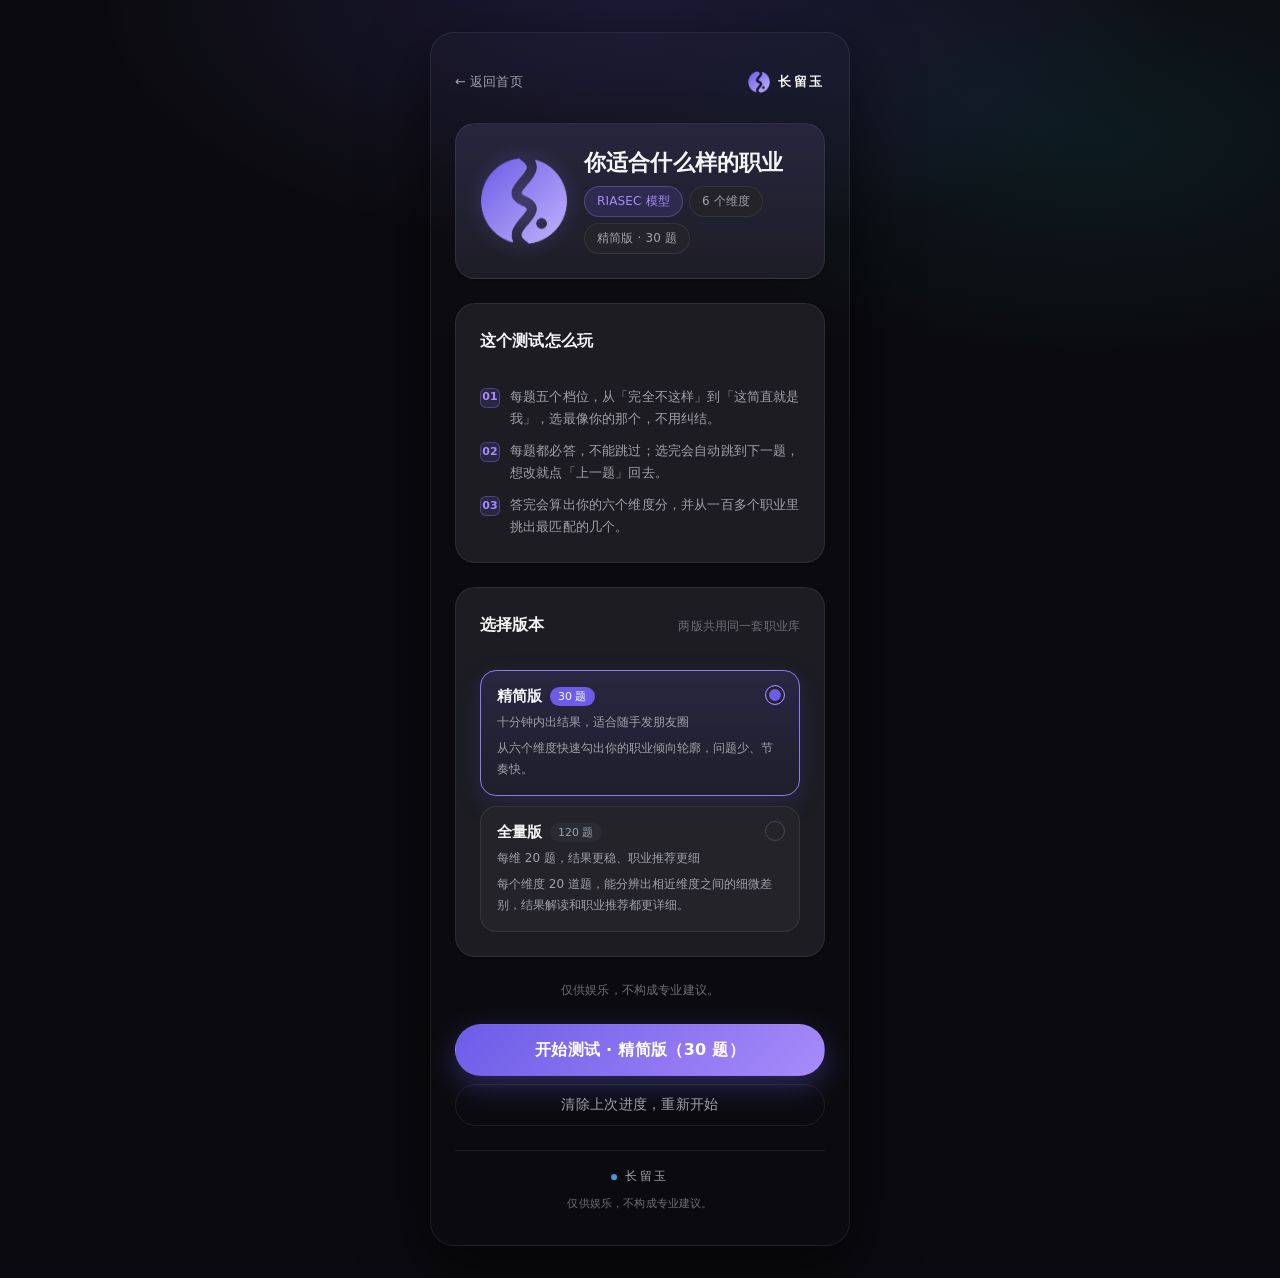
==== career/index.html @ ccb2cb38 "长留玉 · 轻娱乐小站首次上线 - 三级信息架构：首页 → 模块列表页（测试 / 小游戏）→ 条目 → 内容 - 职业测试：霍兰德 RIASEC 六维模型，精简版 30 题 / 全量版 120 题，配" ====
<!DOCTYPE html>
<html lang="zh-CN">
<head>
  <meta charset="UTF-8">
  <meta name="viewport" content="width=device-width, initial-scale=1, viewport-fit=cover, maximum-scale=1">
  <meta name="theme-color" content="#0B0B0F">
  <meta name="description" content="你适合什么样的职业 · 基于 RIASEC 职业兴趣模型的轻娱乐测试。仅供娱乐，不构成专业建议。">
  <title>你适合什么样的职业｜长留玉</title>

  <link rel="icon" href="../assets/ip.png">
  <link rel="apple-touch-icon" href="../assets/ip.png">

  <link rel="stylesheet" href="../css/global.css">
  <link rel="stylesheet" href="../css/career.css">
</head>
<body>

  <div class="app">

    <!-- 顶部：返回 + 品牌（品牌处于不显眼位置） -->
    <div class="quiz-top">
      <a class="quiz-top__back" href="../index.html">
        <span aria-hidden="true">←</span> 返回首页
      </a>
      <span class="brand">
        <span class="brand__mark" data-clj-logo aria-hidden="true"></span>
        <span class="brand__name" data-clj-brand>长留玉</span>
      </span>
    </div>

    <main class="app__main">

      <!-- 测试名 + IP 图案 -->
      <section class="card card--tint intro-hero">
        <span data-clj-ip="lg"></span>
        <div class="grow">
          <h1 class="intro-hero__title">你适合什么样的职业</h1>
          <div class="intro-hero__meta">
            <span class="chip">RIASEC 模型</span>
            <span class="chip chip--plain">6 个维度</span>
            <span class="chip chip--plain" id="hero-badge">精简版</span>
          </div>
        </div>
      </section>

      <!-- 测试说明 -->
      <section class="card stack-2">
        <div class="section-head">
          <h2 class="section-head__title">这个测试怎么玩</h2>
        </div>
        <div class="intro-points">
          <div class="intro-points__item">
            <span class="intro-points__idx t-num">01</span>
            <span>每题五个档位，从「完全不这样」到「这简直就是我」，选最像你的那个，不用纠结。</span>
          </div>
          <div class="intro-points__item">
            <span class="intro-points__idx t-num">02</span>
            <span>每题都必答，不能跳过；选完会自动跳到下一题，想改就点「上一题」回去。</span>
          </div>
          <div class="intro-points__item">
            <span class="intro-points__idx t-num">03</span>
            <span>答完会算出你的六个维度分，并从一百多个职业里挑出最匹配的几个。</span>
          </div>
        </div>
      </section>

      <!-- 版本选择 -->
      <section class="card stack-2">
        <div class="section-head">
          <h2 class="section-head__title">选择版本</h2>
          <span class="section-head__hint">两版共用同一套职业库</span>
        </div>
        <div class="version-list" id="version-list"></div>
        <p class="t-small" id="resume-tip" hidden></p>
      </section>

      <p class="t-small center" data-clj-disclaimer></p>

    </main>

    <!-- 底部操作 -->
    <div class="stack-1">
      <button class="btn btn--primary" id="btn-start" type="button">开始测试</button>
      <button class="btn btn--quiet btn--sm" id="btn-clear-resume" type="button" hidden>清除上次进度，重新开始</button>
    </div>

    <footer class="footer">
      <div class="footer__brand">
        <span class="footer__dot" aria-hidden="true"></span>
        <span data-clj-brand>长留玉</span>
      </div>
      <p class="footer__note" data-clj-disclaimer></p>
    </footer>

  </div>

  <script src="../js/config.js"></script>
  <script src="../js/global.js"></script>
  <script src="../js/career/questions-light.js"></script>
  <script src="../js/career/questions-full-part1.js"></script>
  <script src="../js/career/questions-full-part2.js"></script>
  <script src="../js/career/questions-full-part3.js"></script>
  <script src="../js/career/questions-full-part4.js"></script>
  <script src="../js/career/scoring.js"></script>
  <script src="../js/career/data.js"></script>
  <script src="../js/career/start.js"></script>
</body>
</html>
---- css/global.css ----
/* ============================================================
 * 长留玉 · 全局样式
 * ------------------------------------------------------------
 * 目录：
 *   1. 设计变量（改颜色/圆角/间距/动效，只改这里）
 *   2. 基础重置与排版
 *   3. 布局骨架（移动优先 / PC 居中 420px）
 *   4. 通用组件（卡片、按钮、标签、品牌、页脚、提示条）
 *   5. 动效
 *   6. 响应式与无障碍
 * ============================================================ */

/* ============================================================
 * 1. 设计变量
 * ============================================================ */
:root {
  /* ---- 背景层级 ---- */
  --bg:            #0B0B0F;
  --bg-2:          #111114;
  --card:          #1C1C22;
  --card-2:        #232329;
  --card-3:        #2B2B33;

  /* ---- 边框 ---- */
  --border:        rgba(255, 255, 255, 0.08);
  --border-strong: rgba(255, 255, 255, 0.16);

  /* ---- 强调色（蓝紫）---- */
  --accent:        #6C5CE7;
  --accent-2:      #8B7CF6;
  --accent-3:      #A78BFA;
  --accent-soft:   rgba(108, 92, 231, 0.16);
  --accent-line:   rgba(139, 124, 246, 0.35);

  /* ---- 语义色 ---- */
  --good:          #34D399;
  --warn:          #FBBF24;
  --cyan:          #22D3EE;

  /* ---- 文字 ---- */
  --text:          #F5F5F7;
  --text-2:        #A1A1AA;
  --text-3:        #6E6E78;

  /* ---- 圆角 ---- */
  --r-sm:          12px;
  --r-md:          16px;
  --r-lg:          20px;
  --r-xl:          24px;
  --r-pill:        999px;

  /* ---- 间距（8px 基准）---- */
  --sp-1:          8px;
  --sp-2:          16px;
  --sp-3:          24px;
  --sp-4:          32px;
  --sp-5:          40px;
  --sp-6:          48px;
  --sp-8:          64px;

  /* ---- 动效 ---- */
  --dur-fast:      200ms;
  --dur:           300ms;
  --dur-slow:      400ms;
  --ease:          cubic-bezier(0.22, 0.61, 0.36, 1);
  --ease-out:      cubic-bezier(0.16, 1, 0.3, 1);

  /* ---- 布局 ---- */
  --card-max:      420px;
  --safe-top:      env(safe-area-inset-top, 0px);
  --safe-bottom:   env(safe-area-inset-bottom, 0px);

  /* ---- 字体 ---- */
  --font: system-ui, -apple-system, BlinkMacSystemFont, "SF Pro Display",
          "PingFang SC", "Microsoft YaHei", sans-serif;
  --font-num: ui-rounded, "SF Pro Rounded", system-ui, -apple-system, "PingFang SC", sans-serif;

  /* ---- 阴影 ---- */
  --shadow-sm: 0 1px 2px rgba(0, 0, 0, 0.4);
  --shadow:    0 8px 24px rgba(0, 0, 0, 0.45);
  --shadow-lg: 0 24px 64px rgba(0, 0, 0, 0.6);
  --glow:      0 0 0 1px var(--accent-line), 0 12px 40px rgba(108, 92, 231, 0.25);
}

/* ============================================================
 * 2. 基础重置与排版
 * ============================================================ */
*, *::before, *::after { box-sizing: border-box; }

html {
  -webkit-text-size-adjust: 100%;
  text-size-adjust: 100%;
  scroll-behavior: smooth;
}

body {
  margin: 0;
  min-height: 100vh;
  min-height: 100dvh;
  background: var(--bg);
  color: var(--text);
  font-family: var(--font);
  font-size: 16px;
  line-height: 1.6;
  letter-spacing: 0.01em;
  -webkit-font-smoothing: antialiased;
  -moz-osx-font-smoothing: grayscale;
  overflow-x: hidden;
  /* 深色底上的两团极淡光晕，营造 Apple 式的高级感 */
  background-image:
    radial-gradient(60% 40% at 50% 0%,   rgba(108, 92, 231, 0.18), transparent 70%),
    radial-gradient(50% 35% at 85% 15%,  rgba(34, 211, 238, 0.08), transparent 70%);
  background-attachment: fixed;
}

h1, h2, h3, h4, p, figure, blockquote { margin: 0; }
ul, ol { margin: 0; padding: 0; list-style: none; }

a {
  color: var(--accent-3);
  text-decoration: none;
  transition: color var(--dur-fast) var(--ease), opacity var(--dur-fast) var(--ease);
}
a:active { opacity: 0.7; }

img { max-width: 100%; display: block; border: 0; }

button {
  font-family: inherit;
  font-size: inherit;
  color: inherit;
  background: none;
  border: 0;
  padding: 0;
  cursor: pointer;
  -webkit-tap-highlight-color: transparent;
}
button:disabled { cursor: not-allowed; }

input, textarea { font-family: inherit; }

::selection { background: var(--accent); color: #fff; }

/* 细滚动条（PC）*/
::-webkit-scrollbar { width: 8px; height: 8px; }
::-webkit-scrollbar-track { background: transparent; }
::-webkit-scrollbar-thumb {
  background: rgba(255, 255, 255, 0.12);
  border-radius: var(--r-pill);
}
::-webkit-scrollbar-thumb:hover { background: rgba(255, 255, 255, 0.2); }

/* ============================================================
 * 3. 布局骨架
 * ============================================================ */
.app {
  position: relative;
  width: 100%;
  max-width: var(--card-max);
  margin: 0 auto;
  min-height: 100vh;
  min-height: 100dvh;
  display: flex;
  flex-direction: column;
  padding: calc(var(--sp-3) + var(--safe-top)) var(--sp-2)
           calc(var(--sp-3) + var(--safe-bottom));
  gap: var(--sp-3);
}

/* 主内容区自动撑开，把页脚推到底部 */
.app__main {
  flex: 1 1 auto;
  display: flex;
  flex-direction: column;
  gap: var(--sp-3);
  min-width: 0;
}

.stack   { display: flex; flex-direction: column; gap: var(--sp-3); }
.stack-2 { display: flex; flex-direction: column; gap: var(--sp-2); }
.stack-1 { display: flex; flex-direction: column; gap: var(--sp-1); }
.row     { display: flex; align-items: center; gap: var(--sp-1); }
.row-between { display: flex; align-items: center; justify-content: space-between; gap: var(--sp-1); }
.grow    { flex: 1 1 auto; min-width: 0; }
.center  { text-align: center; }

/* ============================================================
 * 4. 通用组件
 * ============================================================ */

/* ---- 卡片 ---- */
.card {
  position: relative;
  background: var(--card);
  border: 1px solid var(--border);
  border-radius: var(--r-lg);
  padding: var(--sp-3);
  box-shadow: var(--shadow-sm);
}
.card--flush { padding: 0; overflow: hidden; }
.card--glow { box-shadow: var(--glow); border-color: var(--accent-line); }
.card--tint {
  background:
    linear-gradient(180deg, rgba(108, 92, 231, 0.14), rgba(108, 92, 231, 0.02)),
    var(--card);
}

/* ---- 品牌标识 ---- */
.brand {
  display: inline-flex;
  align-items: center;
  gap: var(--sp-1);
  color: var(--text-2);
  font-size: 13px;
  letter-spacing: 0.16em;
  text-transform: uppercase;
}
.brand__mark {
  position: relative;
  width: 22px;
  height: 22px;
  border-radius: 50%;
  flex: 0 0 auto;
  display: inline-flex;
  align-items: center;
  justify-content: center;
  /* 图片加载失败时才会看到这层渐变兜底 */
  background: linear-gradient(140deg, var(--accent), var(--cyan));
  box-shadow: 0 3px 12px rgba(108, 92, 231, 0.4);
  transition: background var(--dur) var(--ease), box-shadow var(--dur) var(--ease);
}
.brand__mark.is-loaded {
  background: transparent;
  box-shadow: none;
}
.brand__mark .clj-logo { width: 100%; height: 100%; display: block; object-fit: contain; }
.brand__mark.is-fallback::after {
  content: '玉';
  font-size: 11px;
  font-weight: 700;
  color: #fff;
}
.brand__name { font-weight: 600; color: var(--text); letter-spacing: 0.2em; }

/* ---- 品牌标识（Logo）----
 * Logo 本体是「透明底 + 实心圆 + 镂空分水线」，
 * 所以容器不能再铺渐变底：镂空处要透出页面背景，才不会把 logo 填成一整块。
 * 渐变底只在图片加载失败（.is-fallback）时才显形。 */
.clj-ip {
  position: relative;
  display: inline-flex;
  align-items: center;
  justify-content: center;
  flex: 0 0 auto;
  border-radius: 50%;
  background: transparent;
  border: 0;
}
/* 背后的柔光，让 logo 在深色底上不孤立 */
.clj-ip::before {
  content: '';
  position: absolute;
  inset: -18%;
  border-radius: 50%;
  background: radial-gradient(circle, rgba(139, 124, 246, 0.30), rgba(108, 92, 231, 0) 68%);
  pointer-events: none;
}
.clj-ip__img,
.clj-ip .clj-logo {
  position: relative;
  width: 100%;
  height: 100%;
  object-fit: contain;
  opacity: 0;
  transform: scale(1.06);
  transition: opacity var(--dur-slow) var(--ease), transform var(--dur-slow) var(--ease);
}
.clj-ip.is-loaded .clj-ip__img { opacity: 1; transform: scale(1); }

/* 图片缺失时的兜底：渐变圆 + 一个「玉」字 */
.clj-ip.is-fallback {
  background: linear-gradient(150deg, rgba(108, 92, 231, 0.35), rgba(34, 211, 238, 0.15));
  border: 1px solid var(--accent-line);
}
.clj-ip.is-fallback::after {
  content: '玉';
  font-size: 42%;
  font-weight: 600;
  color: var(--accent-3);
}

.clj-ip--sm { width: 28px;  height: 28px; }
.clj-ip--md { width: 56px;  height: 56px; }
.clj-ip--lg { width: 88px;  height: 88px; }
.clj-ip--xl { width: 140px; height: 140px; }

/* 大尺寸的主视觉标识位带一点呼吸感 */
.clj-ip--xl::before { animation: clj-breathe 5.5s var(--ease) infinite; }

/* ---- 按钮 ---- */
.btn {
  position: relative;
  display: inline-flex;
  align-items: center;
  justify-content: center;
  gap: var(--sp-1);
  width: 100%;
  min-height: 52px;
  padding: 14px var(--sp-3);
  border-radius: var(--r-pill);
  font-size: 16px;
  font-weight: 600;
  letter-spacing: 0.02em;
  border: 1px solid transparent;
  transition: transform var(--dur-fast) var(--ease),
              background-color var(--dur-fast) var(--ease),
              border-color var(--dur-fast) var(--ease),
              opacity var(--dur-fast) var(--ease);
  will-change: transform;
}
.btn:active:not(:disabled) { transform: scale(0.97); }

.btn--primary {
  background: linear-gradient(135deg, var(--accent), var(--accent-3));
  color: #fff;
  box-shadow: 0 10px 28px rgba(108, 92, 231, 0.35);
}
.btn--primary:disabled {
  background: var(--card-2);
  color: var(--text-3);
  box-shadow: none;
  border-color: var(--border);
}

.btn--ghost {
  background: var(--card-2);
  color: var(--text);
  border-color: var(--border-strong);
}
.btn--ghost:active:not(:disabled) { background: var(--card-3); }

.btn--quiet {
  background: transparent;
  color: var(--text-2);
  border-color: var(--border);
  font-weight: 500;
}

.btn--sm { min-height: 42px; font-size: 14px; padding: 10px var(--sp-2); }
.btn--inline { width: auto; }

/* ---- 标签 / 小圆片 ---- */
.chip {
  display: inline-flex;
  align-items: center;
  gap: 6px;
  padding: 5px 12px;
  border-radius: var(--r-pill);
  background: var(--accent-soft);
  border: 1px solid var(--accent-line);
  color: var(--accent-3);
  font-size: 12px;
  font-weight: 500;
  white-space: nowrap;
}
.chip--plain {
  background: var(--card-2);
  border-color: var(--border);
  color: var(--text-2);
}
.chip--sm { padding: 3px 9px; font-size: 11px; }

.tag-row { display: flex; flex-wrap: wrap; gap: 6px; }

/* ---- 文本 ---- */
.t-hero   { font-size: 28px; font-weight: 700; line-height: 1.3; letter-spacing: -0.01em; }
.t-title  { font-size: 20px; font-weight: 700; line-height: 1.4; letter-spacing: -0.005em; }
.t-sub    { font-size: 15px; font-weight: 600; }
.t-body   { font-size: 14px; color: var(--text-2); line-height: 1.75; }
.t-small  { font-size: 12px; color: var(--text-3); line-height: 1.6; }
.t-eyebrow{ font-size: 11px; color: var(--text-3); letter-spacing: 0.18em; text-transform: uppercase; }
.t-num    { font-family: var(--font-num); font-variant-numeric: tabular-nums; }
.t-accent { color: var(--accent-3); }
.t-strong { color: var(--text); font-weight: 600; }
.t-line   { text-decoration: underline; text-underline-offset: 3px; text-decoration-color: var(--accent-line); }

.divider { height: 1px; background: var(--border); border: 0; margin: 0; }

/* ---- 分区标题 ---- */
.section-head {
  display: flex;
  align-items: baseline;
  justify-content: space-between;
  gap: var(--sp-1);
  margin-bottom: var(--sp-2);
}
.section-head__title { font-size: 16px; font-weight: 700; }
.section-head__hint  { font-size: 12px; color: var(--text-3); }

/* ---- 页脚 ---- */
.footer {
  padding-top: var(--sp-2);
  border-top: 1px solid var(--border);
  display: flex;
  flex-direction: column;
  align-items: center;
  gap: var(--sp-1);
  text-align: center;
}
.footer__brand {
  display: inline-flex;
  align-items: center;
  gap: 8px;
  font-size: 12px;
  letter-spacing: 0.22em;
  color: var(--text-2);
  text-transform: uppercase;
}
/* 页脚的小标识：直接复用 logo，尺寸小所以只做轻微降噪 */
.footer__mark {
  position: relative;
  width: 18px;
  height: 18px;
  flex: 0 0 auto;
  display: inline-flex;
  align-items: center;
  justify-content: center;
  border-radius: 50%;
  opacity: 0.85;
}
.footer__mark .clj-logo { width: 100%; height: 100%; display: block; object-fit: contain; }
.footer__mark.is-fallback {
  background: linear-gradient(140deg, var(--accent), var(--cyan));
}
.footer__dot {
  width: 6px; height: 6px; border-radius: 50%;
  background: linear-gradient(140deg, var(--accent), var(--cyan));
}
.footer__note { font-size: 11px; color: var(--text-3); line-height: 1.7; max-width: 30em; }

/* ---- 提示条 ---- */
.clj-toast {
  position: fixed;
  left: 50%;
  bottom: calc(var(--sp-3) + var(--safe-bottom));
  transform: translate(-50%, 16px);
  max-width: min(88vw, 360px);
  padding: 11px 18px;
  border-radius: var(--r-pill);
  background: rgba(35, 35, 41, 0.94);
  border: 1px solid var(--border-strong);
  backdrop-filter: blur(18px);
  -webkit-backdrop-filter: blur(18px);
  color: var(--text);
  font-size: 13px;
  text-align: center;
  box-shadow: var(--shadow);
  opacity: 0;
  pointer-events: none;
  z-index: 999;
  transition: opacity var(--dur) var(--ease), transform var(--dur) var(--ease);
}
.clj-toast.is-show { opacity: 1; transform: translate(-50%, 0); }

/* ---- 骨架/占位 ---- */
.skeleton {
  background: linear-gradient(90deg, var(--card-2) 25%, var(--card-3) 37%, var(--card-2) 63%);
  background-size: 400% 100%;
  animation: clj-shimmer 1.4s ease infinite;
  border-radius: var(--r-sm);
}

/* ============================================================
 * 5. 动效
 * ============================================================ */
@keyframes clj-fade-up {
  from { opacity: 0; transform: translateY(12px); }
  to   { opacity: 1; transform: translateY(0); }
}
@keyframes clj-fade-in {
  from { opacity: 0; }
  to   { opacity: 1; }
}
@keyframes clj-pop {
  0%   { opacity: 0; transform: scale(0.94); }
  60%  { transform: scale(1.015); }
  100% { opacity: 1; transform: scale(1); }
}
@keyframes clj-shimmer {
  0%   { background-position: 100% 0; }
  100% { background-position: 0 0; }
}
@keyframes clj-breathe {
  0%, 100% { transform: scale(1);    opacity: 0.55; }
  50%      { transform: scale(1.08); opacity: 0.8; }
}

.anim-up   { animation: clj-fade-up var(--dur-slow) var(--ease-out) both; }
.anim-in   { animation: clj-fade-in var(--dur) var(--ease) both; }
.anim-pop  { animation: clj-pop var(--dur-slow) var(--ease-out) both; }
.d-1 { animation-delay: 40ms; }
.d-2 { animation-delay: 80ms; }
.d-3 { animation-delay: 120ms; }
.d-4 { animation-delay: 160ms; }
.d-5 { animation-delay: 200ms; }
.d-6 { animation-delay: 240ms; }

/* 尊重系统的「减少动态效果」设置 */
@media (prefers-reduced-motion: reduce) {
  *, *::before, *::after {
    animation-duration: 0.01ms !important;
    animation-iteration-count: 1 !important;
    transition-duration: 0.01ms !important;
    scroll-behavior: auto !important;
  }
}

/* ============================================================
 * 6. 响应式与无障碍
 * ============================================================ */

/* PC：卡片居中，两侧留出呼吸感，加一圈极淡的边缘，强化「手机卡片」的可读性 */
@media (min-width: 480px) {
  body { padding: var(--sp-4) var(--sp-2); }
  .app {
    min-height: auto;
    border-radius: var(--r-xl);
    border: 1px solid var(--border);
    background: linear-gradient(180deg, rgba(255, 255, 255, 0.015), transparent 40%);
    box-shadow: var(--shadow-lg);
    padding: var(--sp-4) var(--sp-3);
  }
}

*:focus-visible {
  outline: 2px solid var(--accent-3);
  outline-offset: 2px;
  border-radius: 4px;
}

.sr-only {
  position: absolute;
  width: 1px; height: 1px;
  padding: 0; margin: -1px;
  overflow: hidden;
  clip: rect(0 0 0 0);
  white-space: nowrap;
  border: 0;
}

@media print {
  body { background: #fff; color: #000; }
  .btn, .clj-toast { display: none !important; }
}
---- css/career.css ----
/* ============================================================
 * 长留玉 · 职业测试专属样式
 * ------------------------------------------------------------
 * 依赖 global.css 里的设计变量，这里不重复定义颜色，
 * 换肤只改 global.css 的 :root 即可。
 *
 * 目录：
 *   1. 开始页
 *   2. 答题页
 *   3. 结果页
 *   4. 分享海报
 *   （首页与模块列表页样式已拆到 site.css）
 * ============================================================ */

/* ============================================================
 * 1. 开始页
 * ============================================================ */
.intro-hero { display: flex; align-items: center; gap: var(--sp-2); }
.intro-hero__title { font-size: 22px; font-weight: 700; line-height: 1.35; }
.intro-hero__meta { display: flex; gap: 6px; flex-wrap: wrap; margin-top: 8px; }

.intro-points { display: flex; flex-direction: column; gap: 10px; }
.intro-points__item { display: flex; gap: 10px; font-size: 13px; color: var(--text-2); line-height: 1.7; }
.intro-points__idx {
  flex: 0 0 auto;
  width: 20px; height: 20px;
  margin-top: 2px;
  border-radius: 6px;
  background: var(--accent-soft);
  border: 1px solid var(--accent-line);
  color: var(--accent-3);
  font-size: 11px;
  font-weight: 700;
  display: flex;
  align-items: center;
  justify-content: center;
}

/* 版本选择 */
.version-list { display: flex; flex-direction: column; gap: 10px; }
.version-opt {
  position: relative;
  display: block;
  width: 100%;
  text-align: left;
  padding: var(--sp-2);
  border-radius: var(--r-md);
  background: var(--card-2);
  border: 1.5px solid var(--border);
  transition: border-color var(--dur) var(--ease),
              background-color var(--dur) var(--ease),
              transform var(--dur-fast) var(--ease);
}
.version-opt:active { transform: scale(0.99); }
.version-opt.is-active {
  border-color: var(--accent-2);
  background: linear-gradient(180deg, rgba(108, 92, 231, 0.16), rgba(108, 92, 231, 0.04));
  box-shadow: 0 8px 24px rgba(108, 92, 231, 0.18);
}
.version-opt__top { display: flex; align-items: center; gap: 8px; }
.version-opt__label { font-size: 15px; font-weight: 700; }
.version-opt__badge {
  font-size: 11px;
  padding: 2px 8px;
  border-radius: var(--r-pill);
  background: var(--card-3);
  color: var(--text-2);
}
.version-opt.is-active .version-opt__badge { background: var(--accent); color: #fff; }
.version-opt__desc { margin-top: 6px; font-size: 12px; color: var(--text-2); line-height: 1.7; }
.version-opt__tick {
  position: absolute;
  right: 14px;
  top: 14px;
  width: 20px; height: 20px;
  border-radius: 50%;
  border: 1.5px solid var(--border-strong);
  transition: all var(--dur) var(--ease);
}
.version-opt.is-active .version-opt__tick {
  border-color: var(--accent-3);
  background: var(--accent);
  box-shadow: inset 0 0 0 3px var(--card-2);
}

/* ============================================================
 * 3. 答题页
 * ============================================================ */
.quiz-top {
  display: flex;
  align-items: center;
  justify-content: space-between;
  gap: var(--sp-1);
  min-height: 34px;
}
.quiz-top__back {
  display: inline-flex;
  align-items: center;
  gap: 4px;
  font-size: 13px;
  color: var(--text-2);
}
.quiz-progress { display: flex; flex-direction: column; gap: 8px; }
.quiz-progress__meta {
  display: flex;
  align-items: baseline;
  justify-content: space-between;
  font-size: 12px;
  color: var(--text-3);
}
.quiz-progress__now { color: var(--text); font-weight: 700; font-size: 15px; }
.quiz-progress__bar {
  height: 6px;
  border-radius: var(--r-pill);
  background: var(--card-2);
  overflow: hidden;
  position: relative;
}
.quiz-progress__fill {
  height: 100%;
  width: 0;
  border-radius: var(--r-pill);
  background: linear-gradient(90deg, var(--accent), var(--accent-3));
  transition: width var(--dur-slow) var(--ease);
  box-shadow: 0 0 12px rgba(139, 124, 246, 0.6);
}

.quiz-main {
  flex: 1 1 auto;
  display: flex;
  flex-direction: column;
  justify-content: center;
  gap: var(--sp-3);
  padding: var(--sp-2) 0;
}

.question-card { min-height: 132px; display: flex; flex-direction: column; justify-content: center; }
.question-card__meta { font-size: 12px; color: var(--text-3); letter-spacing: 0.06em; margin-bottom: 10px; }
.question-card__text {
  font-size: 22px;
  font-weight: 600;
  line-height: 1.55;
  letter-spacing: 0.005em;
}

@keyframes clj-slide-in {
  from { opacity: 0; transform: translateX(18px); }
  to   { opacity: 1; transform: translateX(0); }
}
@keyframes clj-slide-back {
  from { opacity: 0; transform: translateX(-18px); }
  to   { opacity: 1; transform: translateX(0); }
}
.anim-up { animation-name: clj-fade-up; }
.anim-back { animation: clj-slide-back var(--dur) var(--ease-out) both; }
#question-card.anim-up { animation: clj-fade-up var(--dur) var(--ease-out) both; }

/* 选项 */
.options { display: flex; flex-direction: column; gap: 10px; }
.opt {
  position: relative;
  display: flex;
  align-items: center;
  gap: 12px;
  width: 100%;
  min-height: 54px;
  padding: 14px var(--sp-2);
  border-radius: var(--r-md);
  background: var(--card);
  border: 1.5px solid var(--border);
  text-align: left;
  transition: border-color var(--dur-fast) var(--ease),
              background-color var(--dur-fast) var(--ease),
              transform var(--dur-fast) var(--ease);
}
.opt:active { transform: scale(0.985); }
.opt__key {
  flex: 0 0 auto;
  width: 24px; height: 24px;
  border-radius: 8px;
  background: var(--card-3);
  color: var(--text-3);
  font-size: 12px;
  font-weight: 700;
  display: flex;
  align-items: center;
  justify-content: center;
  transition: all var(--dur-fast) var(--ease);
}
.opt__label { flex: 1 1 auto; font-size: 15px; color: var(--text-2); transition: color var(--dur-fast) var(--ease); }
.opt__mark {
  flex: 0 0 auto;
  width: 18px; height: 18px;
  border-radius: 50%;
  border: 1.5px solid var(--border-strong);
  transition: all var(--dur-fast) var(--ease);
}
.opt.is-selected {
  border-color: var(--accent-2);
  background: linear-gradient(90deg, rgba(108, 92, 231, 0.20), rgba(108, 92, 231, 0.05));
}
.opt.is-selected .opt__label { color: var(--text); font-weight: 600; }
.opt.is-selected .opt__key { background: var(--accent); color: #fff; }
.opt.is-selected .opt__mark {
  border-color: var(--accent-3);
  background: var(--accent);
  box-shadow: inset 0 0 0 3px var(--card);
}

/* 底部导航：两个按钮等宽平分，不再一大一小 */
.quiz-nav { display: flex; gap: 10px; align-items: center; }
.quiz-nav .btn { flex: 1 1 0; width: auto; min-width: 0; }
.quiz-nav__hint {
  text-align: center;
  font-size: 12px;
  color: var(--text-3);
  margin-top: 10px;
  transition: color var(--dur) var(--ease);
}

/* ============================================================
 * 4. 结果页
 * ============================================================ */
.result-hero { display: flex; flex-direction: column; gap: var(--sp-2); }
.result-hero__code {
  font-family: var(--font-num);
  font-size: 44px;
  font-weight: 800;
  letter-spacing: 0.08em;
  line-height: 1;
  background: linear-gradient(120deg, var(--accent-3), var(--cyan));
  -webkit-background-clip: text;
  background-clip: text;
  color: transparent;
}
.result-hero__title { font-size: 26px; font-weight: 700; line-height: 1.3; }
.result-hero__profile { font-size: 13px; color: var(--text-2); line-height: 1.8; }
.result-hero__spread {
  font-size: 12px;
  color: var(--text-3);
  line-height: 1.8;
  padding: 10px 14px;
  border-radius: var(--r-sm);
  background: var(--card-2);
  border-left: 2px solid var(--accent-line);
}

/* 雷达图 */
.radar-holder { display: flex; justify-content: center; padding: var(--sp-1) 0; }
.radar { width: 100%; max-width: 320px; height: auto; display: block; }

/* 维度条 */
.dim-bars { display: flex; flex-direction: column; gap: 14px; }
.dim-row__head { display: flex; align-items: baseline; gap: 8px; margin-bottom: 7px; }
.dim-row__name { font-size: 14px; font-weight: 600; }
.dim-row__alias { font-size: 11px; color: var(--text-3); }
.dim-row__val { margin-left: auto; font-size: 14px; font-weight: 700; color: var(--accent-3); }
.dim-row__track {
  height: 8px;
  border-radius: var(--r-pill);
  background: var(--card-2);
  overflow: hidden;
}
.dim-row__fill {
  height: 100%;
  width: 0;
  border-radius: var(--r-pill);
  /* 六条统一用同一个三段渐变（紫 → 淡紫 → 冰蓝）。
   * 原来只有第一条有渐变的「感觉」，是因为第一条单独换成了带色相变化的
   * 紫→青，而其余条是 紫→浅紫（同色调只变明度），8px 细条上几乎看不出变化。 */
  background: linear-gradient(90deg, var(--accent) 0%, var(--accent-3) 58%, var(--cyan) 100%);
  transition: width 700ms var(--ease-out);
}
/* 最强项只靠一层柔光区分，不再单独换颜色 */
.dim-row:first-child .dim-row__fill {
  box-shadow: 0 0 14px rgba(139, 124, 246, 0.55);
}
.dim-row__comment { margin-top: 7px; font-size: 12px; color: var(--text-3); line-height: 1.7; }

/* 职业卡片 */
.career-card--main { padding: var(--sp-3); }
.career-card__head { display: flex; gap: var(--sp-2); align-items: center; }
.career-card__ring {
  flex: 0 0 auto;
  width: 76px; height: 76px;
  border-radius: 50%;
  display: flex;
  flex-direction: column;
  align-items: center;
  justify-content: center;
  background:
    radial-gradient(circle at 50% 50%, rgba(108, 92, 231, 0.28), transparent 70%),
    var(--card-2);
  border: 1.5px solid var(--accent-line);
}
.career-card__ring-num { font-size: 20px; font-weight: 800; color: var(--accent-3); line-height: 1.1; }
.career-card__ring-label { font-size: 10px; color: var(--text-3); margin-top: 2px; }
.career-card__title-box { min-width: 0; flex: 1 1 auto; }
.career-card__name { font-size: 21px; font-weight: 700; margin-top: 6px; }
.career-card__reason { margin-top: 6px; font-size: 12px; color: var(--text-2); line-height: 1.7; }
.career-card__desc { margin-top: var(--sp-2); }
.career-card__block { margin-top: var(--sp-2); padding-top: var(--sp-2); border-top: 1px solid var(--border); }
.career-card__label { font-size: 11px; color: var(--text-3); letter-spacing: 0.1em; margin-bottom: 8px; }

.career-alt { padding: var(--sp-2); }
.career-alt__top { display: flex; align-items: baseline; gap: 8px; }
.career-alt__rank { font-size: 12px; color: var(--text-3); font-weight: 700; }
.career-alt__name { font-size: 16px; font-weight: 700; }
.career-alt__fit { margin-left: auto; font-size: 14px; font-weight: 700; color: var(--accent-3); }
.career-alt__meta { margin-top: 4px; font-size: 11px; color: var(--text-3); line-height: 1.6; }

/* 行动建议 */
.advice-list { display: flex; flex-direction: column; gap: 10px; }
.advice { display: flex; gap: 10px; align-items: flex-start; }
.advice__idx {
  flex: 0 0 auto;
  width: 26px; height: 26px;
  border-radius: 8px;
  background: var(--accent-soft);
  border: 1px solid var(--accent-line);
  color: var(--accent-3);
  font-size: 11px;
  font-weight: 700;
  display: flex;
  align-items: center;
  justify-content: center;
}
.advice__text { flex: 1 1 auto; font-size: 13px; color: var(--text-2); line-height: 1.75; padding-top: 3px; }
.advice--muted .advice__idx {
  background: var(--card-2);
  border-color: var(--border);
  color: var(--text-3);
  width: 34px;
  font-size: 10px;
}
.advice--muted .advice__text { color: var(--text-3); }

/* 按钮组 */
.result-actions { display: flex; flex-direction: column; gap: 10px; }
.result-actions__row { display: flex; gap: 10px; }
.result-actions__row .btn { flex: 1 1 0; }

/* 其它测试 */
.mini-test { display: block; padding: var(--sp-2); transition: transform var(--dur) var(--ease); }
.mini-test:active { transform: scale(0.985); }
.mini-test.is-soon { opacity: 0.6; }
.mini-test__top { display: flex; align-items: center; justify-content: space-between; gap: 8px; margin-bottom: 6px; }
.mini-test__name { font-size: 15px; font-weight: 700; }

/* 结果页数据条（用于「答题概况」） */
.stat-grid { display: grid; grid-template-columns: repeat(3, 1fr); gap: 10px; }
.stat { text-align: center; padding: 12px 6px; border-radius: var(--r-sm); background: var(--card-2); }
.stat__num { font-size: 17px; font-weight: 700; color: var(--accent-3); }
.stat__label { font-size: 11px; color: var(--text-3); margin-top: 3px; }

/* ============================================================
 * 5. 分享海报
 * ------------------------------------------------------------
 * 平时藏在屏幕外，截图时才生成。所有样式写死数值，
 * 保证 html2canvas 渲染时不会被媒体查询影响。
 * ============================================================ */
.poster-holder {
  position: fixed;
  left: -20000px;
  top: 0;
  z-index: -1;
  pointer-events: none;
}
.poster {
  box-sizing: border-box;
  padding: 32px 28px;
  background: linear-gradient(180deg, #16131F 0%, #0B0B0F 42%, #0B0B0F 100%);
  font-family: var(--font);
  color: #F5F5F7;
  display: flex;
  flex-direction: column;
  gap: 18px;
}
.poster__brand { display: flex; align-items: center; gap: 10px; }
/* 海报里的品牌标识是 canvas 现画的（不走 <img>），这里只负责尺寸 */
.poster__mark { flex: 0 0 auto; display: block; }
.poster__brand-name { font-size: 15px; font-weight: 700; letter-spacing: 0.16em; color: #F5F5F7; }
.poster__brand-en { font-size: 9px; letter-spacing: 0.36em; color: #6E6E78; margin-left: auto; }
.poster__test-name { font-size: 20px; font-weight: 700; letter-spacing: 0.02em; }
.poster__code {
  font-size: 34px;
  font-weight: 800;
  letter-spacing: 0.1em;
  color: #A78BFA;
  line-height: 1;
  margin-top: -6px;
}
.poster__career {
  padding: 16px;
  border-radius: 16px;
  background: rgba(255, 255, 255, 0.035);
  border: 1px solid rgba(139, 124, 246, 0.32);
}
.poster__career-label { font-size: 10px; letter-spacing: 0.16em; color: #A78BFA; }
.poster__career-name { font-size: 24px; font-weight: 700; margin-top: 6px; }
.poster__career-meta { font-size: 11px; color: #A1A1AA; margin-top: 4px; }
.poster__career-desc { font-size: 12px; color: #A1A1AA; line-height: 1.7; margin-top: 8px; }
.poster__radar { display: flex; justify-content: center; }
.poster__radar .radar { max-width: 230px; }
.poster__bars { display: flex; flex-direction: column; gap: 10px; }
.poster__bar-row { display: grid; grid-template-columns: 56px 1fr 34px; align-items: center; gap: 8px; }
.poster__bar-name { font-size: 11px; color: #A1A1AA; }
.poster__bar-value { font-size: 11px; color: #F5F5F7; text-align: right; font-weight: 600; }
.poster__bar-track { height: 6px; border-radius: 999px; background: rgba(255, 255, 255, 0.08); overflow: hidden; }
.poster__bar-fill { height: 100%; border-radius: 999px; background: linear-gradient(90deg, #6C5CE7, #A78BFA 58%, #22D3EE); }
.poster__footer {
  margin-top: 4px;
  padding-top: 16px;
  border-top: 1px solid rgba(255, 255, 255, 0.10);
  display: flex;
  flex-direction: column;
  gap: 5px;
}
.poster__foot-brand { font-size: 12px; color: #A78BFA; letter-spacing: 0.08em; }
.poster__foot-url { font-size: 11px; color: #6E6E78; word-break: break-all; }
.poster__foot-note { font-size: 10px; color: #4B4B55; line-height: 1.6; }

/* ============================================================
 * 6. 保存图片的兜底遮罩
 * ------------------------------------------------------------
 * 内嵌 iframe / 微信内置浏览器里 <a download> 会被静默拦掉，
 * 这时不搞「假装已保存」，直接把图铺出来让用户长按存。
 * ============================================================ */
.save-overlay {
  position: fixed;
  inset: 0;
  z-index: 1000;
  display: flex;
  flex-direction: column;
  align-items: center;
  justify-content: center;
  gap: var(--sp-2);
  padding: var(--sp-3);
  background: rgba(0, 0, 0, 0.82);
  -webkit-backdrop-filter: blur(6px);
  backdrop-filter: blur(6px);
  animation: clj-fade-in var(--dur) var(--ease) both;
}
.save-overlay__img {
  max-width: min(86vw, 340px);
  max-height: 60vh;
  border-radius: var(--r-md);
  box-shadow: var(--shadow-lg);
}
.save-overlay__hint {
  font-size: 13px;
  color: var(--text-2);
  text-align: center;
  line-height: 1.7;
  max-width: 24em;
}
.save-overlay__close { width: auto; min-width: 108px; }

/* ============================================================
 * 7. 小屏微调
 * ============================================================ */
@media (max-width: 360px) {
  .question-card__text { font-size: 19px; }
  .result-hero__code { font-size: 38px; }
  .result-hero__title { font-size: 22px; }
  .career-card__ring { width: 66px; height: 66px; }
  .career-card__ring-num { font-size: 17px; }
}
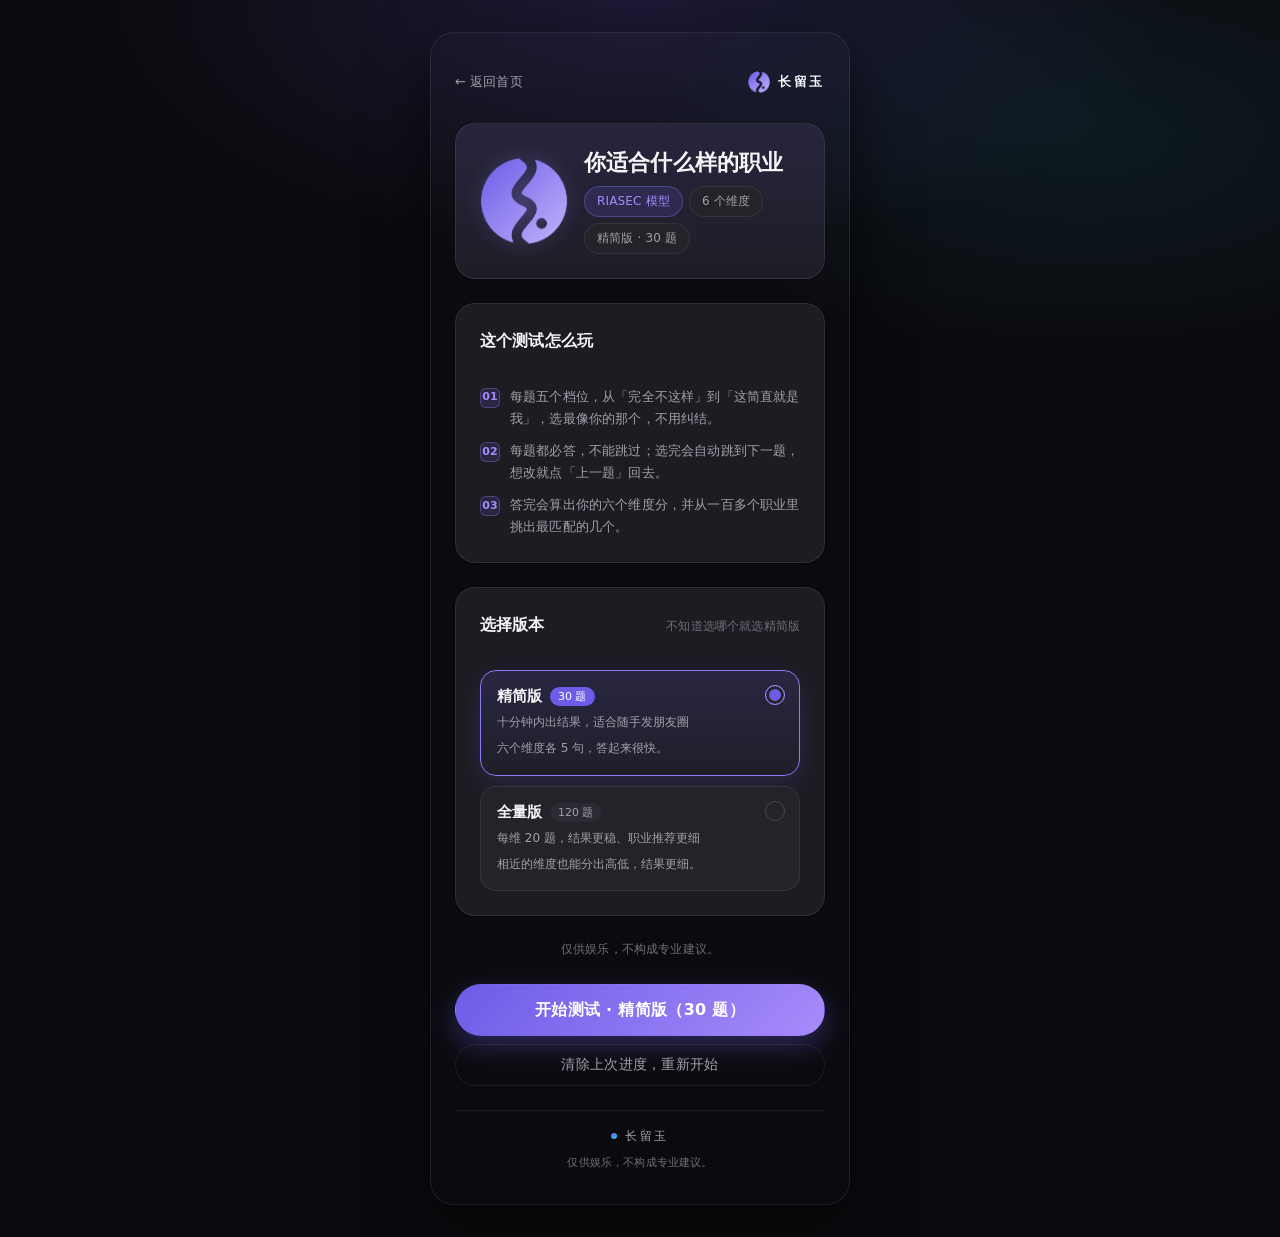
==== commit 58ed05cd: "文案改口气：版本说明不再「讲设计」，改成说人话 用户反馈版本描述「不够亲近，更像 AI 的自言自语」。确实如此 —— 原来那两段是在跟用户解释设计意图（「问的都是你会不会这么做这种具体行为，而不是让你" ====
--- a/career/index.html
+++ b/career/index.html
@@ -11,7 +11,7 @@
   <link rel="apple-touch-icon" href="../assets/ip.png">
 
   <link rel="stylesheet" href="../css/global.css">
-  <link rel="stylesheet" href="../css/career.css">
+  <link rel="stylesheet" href="../css/quiz.css">
 </head>
 <body>
 
@@ -68,7 +68,7 @@
       <section class="card stack-2">
         <div class="section-head">
           <h2 class="section-head__title">选择版本</h2>
-          <span class="section-head__hint">两版共用同一套职业库</span>
+          <span class="section-head__hint">不知道选哪个就选精简版</span>
         </div>
         <div class="version-list" id="version-list"></div>
         <p class="t-small" id="resume-tip" hidden></p>
@@ -103,6 +103,7 @@
   <script src="../js/career/questions-full-part4.js"></script>
   <script src="../js/career/scoring.js"></script>
   <script src="../js/career/data.js"></script>
-  <script src="../js/career/start.js"></script>
+  <script src="../js/career/quiz-boot.js"></script>
+  <script src="../js/start.js"></script>
 </body>
 </html>
--- a/css/quiz.css
+++ b/css/quiz.css
@@ -0,0 +1,468 @@
+/* ============================================================
+ * 长留玉 · 测试通用样式（职业测试 / 天赋测试共用）
+ * ------------------------------------------------------------
+ * 依赖 global.css 里的设计变量，这里不重复定义颜色，
+ * 换肤只改 global.css 的 :root 即可。
+ *
+ * 文件名叫 quiz.css 而不是 career.css —— 这里装的是「一个测试」的通用版式，
+ * 开始页、答题页、结果页三件套两个测试完全一样，换第二个测试时
+ * 不需要复制一份出来各自维护。
+ *
+ * 目录：
+ *   1. 开始页
+ *   2. 答题页（含 2.1 纵向空间的两档分配）
+ *   3. 结果页
+ *   4. 保存图片的兜底遮罩
+ *   （首页与模块列表页样式在 site.css；
+ *     分享海报的样式已删 —— 结果图片改成纯 canvas 自绘，不再需要 DOM 海报）
+ * ============================================================ */
+
+/* ============================================================
+ * 1. 开始页
+ * ============================================================ */
+.intro-hero { display: flex; align-items: center; gap: var(--sp-2); }
+.intro-hero__title { font-size: 22px; font-weight: 700; line-height: 1.35; }
+.intro-hero__meta { display: flex; gap: 6px; flex-wrap: wrap; margin-top: 8px; }
+
+.intro-points { display: flex; flex-direction: column; gap: 10px; }
+.intro-points__item { display: flex; gap: 10px; font-size: 13px; color: var(--text-2); line-height: 1.7; }
+.intro-points__idx {
+  flex: 0 0 auto;
+  width: 20px; height: 20px;
+  margin-top: 2px;
+  border-radius: 6px;
+  background: var(--accent-soft);
+  border: 1px solid var(--accent-line);
+  color: var(--accent-3);
+  font-size: 11px;
+  font-weight: 700;
+  display: flex;
+  align-items: center;
+  justify-content: center;
+}
+
+/* 版本选择 */
+.version-list { display: flex; flex-direction: column; gap: 10px; }
+.version-opt {
+  position: relative;
+  display: block;
+  width: 100%;
+  text-align: left;
+  padding: var(--sp-2);
+  border-radius: var(--r-md);
+  background: var(--card-2);
+  border: 1.5px solid var(--border);
+  transition: border-color var(--dur) var(--ease),
+              background-color var(--dur) var(--ease),
+              transform var(--dur-fast) var(--ease);
+}
+.version-opt:active { transform: scale(0.99); }
+.version-opt.is-active {
+  border-color: var(--accent-2);
+  background: linear-gradient(180deg, rgba(108, 92, 231, 0.16), rgba(108, 92, 231, 0.04));
+  box-shadow: 0 8px 24px rgba(108, 92, 231, 0.18);
+}
+.version-opt__top { display: flex; align-items: center; gap: 8px; }
+.version-opt__label { font-size: 15px; font-weight: 700; }
+.version-opt__badge {
+  font-size: 11px;
+  padding: 2px 8px;
+  border-radius: var(--r-pill);
+  background: var(--card-3);
+  color: var(--text-2);
+}
+.version-opt.is-active .version-opt__badge { background: var(--accent); color: #fff; }
+.version-opt__desc { margin-top: 6px; font-size: 12px; color: var(--text-2); line-height: 1.7; }
+.version-opt__tick {
+  position: absolute;
+  right: 14px;
+  top: 14px;
+  width: 20px; height: 20px;
+  border-radius: 50%;
+  border: 1.5px solid var(--border-strong);
+  transition: all var(--dur) var(--ease);
+}
+.version-opt.is-active .version-opt__tick {
+  border-color: var(--accent-3);
+  background: var(--accent);
+  box-shadow: inset 0 0 0 3px var(--card-2);
+}
+
+/* ============================================================
+ * 2. 答题页
+ * ============================================================ */
+.quiz-top {
+  display: flex;
+  align-items: center;
+  justify-content: space-between;
+  gap: var(--sp-1);
+  min-height: 34px;
+}
+.quiz-top__back {
+  display: inline-flex;
+  align-items: center;
+  gap: 4px;
+  font-size: 13px;
+  color: var(--text-2);
+}
+.quiz-progress { display: flex; flex-direction: column; gap: 8px; }
+.quiz-progress__meta {
+  display: flex;
+  align-items: baseline;
+  justify-content: space-between;
+  font-size: 12px;
+  color: var(--text-3);
+}
+.quiz-progress__now { color: var(--text); font-weight: 700; font-size: 15px; }
+.quiz-progress__bar {
+  height: 6px;
+  border-radius: var(--r-pill);
+  background: var(--card-2);
+  overflow: hidden;
+  position: relative;
+}
+.quiz-progress__fill {
+  height: 100%;
+  width: 0;
+  border-radius: var(--r-pill);
+  background: linear-gradient(90deg, var(--accent), var(--accent-3));
+  transition: width var(--dur-slow) var(--ease);
+  box-shadow: 0 0 12px rgba(139, 124, 246, 0.6);
+}
+
+.quiz-main {
+  flex: 1 1 auto;
+  display: flex;
+  flex-direction: column;
+  justify-content: center;
+  gap: var(--sp-3);
+  padding: var(--sp-2) 0;
+}
+
+.question-card { min-height: 132px; display: flex; flex-direction: column; justify-content: center; }
+.question-card__meta { font-size: 12px; color: var(--text-3); letter-spacing: 0.06em; margin-bottom: 10px; }
+.question-card__text {
+  font-size: 22px;
+  font-weight: 600;
+  line-height: 1.55;
+  letter-spacing: 0.005em;
+}
+
+@keyframes clj-slide-in {
+  from { opacity: 0; transform: translateX(18px); }
+  to   { opacity: 1; transform: translateX(0); }
+}
+@keyframes clj-slide-back {
+  from { opacity: 0; transform: translateX(-18px); }
+  to   { opacity: 1; transform: translateX(0); }
+}
+.anim-up { animation-name: clj-fade-up; }
+.anim-back { animation: clj-slide-back var(--dur) var(--ease-out) both; }
+#question-card.anim-up { animation: clj-fade-up var(--dur) var(--ease-out) both; }
+
+/* 选项 */
+.options { display: flex; flex-direction: column; gap: 10px; }
+.opt {
+  position: relative;
+  display: flex;
+  align-items: center;
+  gap: 12px;
+  width: 100%;
+  min-height: 54px;
+  padding: 14px var(--sp-2);
+  border-radius: var(--r-md);
+  background: var(--card);
+  border: 1.5px solid var(--border);
+  text-align: left;
+  transition: border-color var(--dur-fast) var(--ease),
+              background-color var(--dur-fast) var(--ease),
+              transform var(--dur-fast) var(--ease);
+}
+.opt:active { transform: scale(0.985); }
+.opt__key {
+  flex: 0 0 auto;
+  width: 24px; height: 24px;
+  border-radius: 8px;
+  background: var(--card-3);
+  color: var(--text-3);
+  font-size: 12px;
+  font-weight: 700;
+  display: flex;
+  align-items: center;
+  justify-content: center;
+  transition: all var(--dur-fast) var(--ease);
+}
+.opt__label { flex: 1 1 auto; font-size: 15px; color: var(--text-2); transition: color var(--dur-fast) var(--ease); }
+.opt__mark {
+  flex: 0 0 auto;
+  width: 18px; height: 18px;
+  border-radius: 50%;
+  border: 1.5px solid var(--border-strong);
+  transition: all var(--dur-fast) var(--ease);
+}
+.opt.is-selected {
+  border-color: var(--accent-2);
+  background: linear-gradient(90deg, rgba(108, 92, 231, 0.20), rgba(108, 92, 231, 0.05));
+}
+.opt.is-selected .opt__label { color: var(--text); font-weight: 600; }
+.opt.is-selected .opt__key { background: var(--accent); color: #fff; }
+.opt.is-selected .opt__mark {
+  border-color: var(--accent-3);
+  background: var(--accent);
+  box-shadow: inset 0 0 0 3px var(--card);
+}
+
+/* 底部导航：两个按钮等宽平分，不再一大一小 */
+.quiz-nav { display: flex; gap: 10px; align-items: center; }
+.quiz-nav .btn { flex: 1 1 0; width: auto; min-width: 0; }
+.quiz-nav__hint {
+  text-align: center;
+  font-size: 12px;
+  color: var(--text-3);
+  margin-top: 10px;
+  transition: color var(--dur) var(--ease);
+}
+
+/* ============================================================
+ * 2.1 答题页：纵向空间的两档分配
+ * ------------------------------------------------------------
+ * 实测基线（用 iframe 模拟真实手机视口量的；headless 的 --window-size 有
+ * 最小宽度，直接设 375 会被钳到 ~500，量到的是桌面布局，这个坑踩过）：
+ *   原始版本在 375×667 上总高 858px、要滚 191px，在 390×844 上也还差 14px。
+ *
+ * 所以分两档，而不是一刀切压扁：
+ *   默认（宽松）—— 内容约 790px，尽量保留原始观感；
+ *   max-height:740px（紧凑）—— 只有 SE 这类矮屏才触发，收到约 560px 保证不滚。
+ *
+ * 页脚那一行（免责声明）在两种档位下都收进了提示区，见 test.html ——
+ * 它原来单独占 63px，在手机上就是白吃一屏。
+ * 选项 min-height 特意留得比 44px 的触控下限宽裕，别再为了省高度往下压。
+ * ============================================================ */
+.quiz-page .app {
+  padding: calc(var(--sp-3) + var(--safe-top)) var(--sp-2) calc(var(--sp-3) + var(--safe-bottom));
+  gap: var(--sp-2);
+}
+.quiz-page .quiz-main { gap: var(--sp-3); }
+.quiz-page .question-card { min-height: 132px; }
+.quiz-page .options { gap: 12px; }
+.quiz-page .opt { min-height: 58px; padding: 14px var(--sp-2); }
+.quiz-page .quiz-nav__hint { margin-top: 10px; }
+/* 免责声明原来单独占一行页脚（63px），并进提示区后省下的量还给选项 */
+.quiz-page .quiz-nav__legal {
+  display: block;
+  margin-top: 4px;
+  font-size: 11px;
+  color: var(--text-3);
+  opacity: 0.75;
+}
+
+/* 矮屏兜底：SE / 小屏安卓在真实浏览器里可视高只有 ~550-600，
+ * 这时才把各项收到最紧，换取「一屏装下、不用滚」。 */
+@media (max-height: 740px) {
+  .quiz-page .app {
+    padding: calc(14px + var(--safe-top)) var(--sp-2) calc(14px + var(--safe-bottom));
+    gap: 9px;
+  }
+  .quiz-page .quiz-progress { gap: 5px; }
+  .quiz-page .quiz-progress__bar { height: 4px; }
+  .quiz-page .quiz-main { gap: 10px; }
+  .quiz-page .question-card { min-height: 76px; }
+  .quiz-page .question-card__meta { margin-bottom: 6px; }
+  .quiz-page .question-card__text { font-size: 19px; line-height: 1.5; }
+  .quiz-page .options { gap: 8px; }
+  .quiz-page .opt { min-height: 46px; padding: 10px 14px; gap: 10px; }
+  .quiz-page .opt__label { font-size: 14.5px; }
+  .quiz-page .opt__key { width: 22px; height: 22px; }
+  .quiz-page .quiz-nav .btn { min-height: 42px; padding: 0 var(--sp-2); font-size: 15px; }
+  .quiz-page .quiz-nav__hint { font-size: 11px; margin-top: 6px; line-height: 1.5; }
+  .quiz-page .quiz-nav__legal { margin-top: 3px; font-size: 10px; }
+}
+
+/* ============================================================
+ * 3. 结果页
+ * ============================================================ */
+.result-hero { display: flex; flex-direction: column; gap: var(--sp-2); }
+/* 天赋测试的大字是中文画像名（精准的表达者），上面那套 44px + 0.08em 字距
+ * 是按霍兰德代码这种拉丁字母调的，套在中文上又大又散，所以收一收。 */
+.result-hero__code--cjk {
+  font-size: 33px;
+  letter-spacing: 0.01em;
+  line-height: 1.25;
+}
+.result-hero__code {
+  font-family: var(--font-num);
+  font-size: 44px;
+  font-weight: 800;
+  letter-spacing: 0.08em;
+  line-height: 1;
+  background: linear-gradient(120deg, var(--accent-3), var(--cyan));
+  -webkit-background-clip: text;
+  background-clip: text;
+  color: transparent;
+}
+.result-hero__title { font-size: 26px; font-weight: 700; line-height: 1.3; }
+.result-hero__profile { font-size: 13px; color: var(--text-2); line-height: 1.8; }
+.result-hero__spread {
+  font-size: 12px;
+  color: var(--text-3);
+  line-height: 1.8;
+  padding: 10px 14px;
+  border-radius: var(--r-sm);
+  background: var(--card-2);
+  border-left: 2px solid var(--accent-line);
+}
+
+/* 雷达图 */
+.radar-holder { display: flex; justify-content: center; padding: var(--sp-1) 0; }
+.radar { width: 100%; max-width: 320px; height: auto; display: block; }
+
+/* 维度条 */
+.dim-bars { display: flex; flex-direction: column; gap: 14px; }
+.dim-row__head { display: flex; align-items: baseline; gap: 8px; margin-bottom: 7px; }
+.dim-row__name { font-size: 14px; font-weight: 600; }
+.dim-row__alias { font-size: 11px; color: var(--text-3); }
+.dim-row__val { margin-left: auto; font-size: 14px; font-weight: 700; color: var(--accent-3); }
+.dim-row__track {
+  height: 8px;
+  border-radius: var(--r-pill);
+  background: var(--card-2);
+  overflow: hidden;
+}
+.dim-row__fill {
+  height: 100%;
+  width: 0;
+  border-radius: var(--r-pill);
+  /* 六条统一用同一个三段渐变（紫 → 淡紫 → 冰蓝）。
+   * 原来只有第一条有渐变的「感觉」，是因为第一条单独换成了带色相变化的
+   * 紫→青，而其余条是 紫→浅紫（同色调只变明度），8px 细条上几乎看不出变化。 */
+  background: linear-gradient(90deg, var(--accent) 0%, var(--accent-3) 58%, var(--cyan) 100%);
+  transition: width 700ms var(--ease-out);
+}
+/* 最强项只靠一层柔光区分，不再单独换颜色 */
+.dim-row:first-child .dim-row__fill {
+  box-shadow: 0 0 14px rgba(139, 124, 246, 0.55);
+}
+.dim-row__comment { margin-top: 7px; font-size: 12px; color: var(--text-3); line-height: 1.7; }
+
+/* 职业卡片 */
+.result-card--main { padding: var(--sp-3); }
+.result-card__head { display: flex; gap: var(--sp-2); align-items: center; }
+.result-card__ring {
+  flex: 0 0 auto;
+  width: 76px; height: 76px;
+  border-radius: 50%;
+  display: flex;
+  flex-direction: column;
+  align-items: center;
+  justify-content: center;
+  background:
+    radial-gradient(circle at 50% 50%, rgba(108, 92, 231, 0.28), transparent 70%),
+    var(--card-2);
+  border: 1.5px solid var(--accent-line);
+}
+.result-card__ring-num { font-size: 20px; font-weight: 800; color: var(--accent-3); line-height: 1.1; }
+.result-card__ring-label { font-size: 10px; color: var(--text-3); margin-top: 2px; }
+.result-card__title-box { min-width: 0; flex: 1 1 auto; }
+.result-card__name { font-size: 21px; font-weight: 700; margin-top: 6px; }
+.result-card__reason { margin-top: 6px; font-size: 12px; color: var(--text-2); line-height: 1.7; }
+.result-card__desc { margin-top: var(--sp-2); }
+.result-card__block { margin-top: var(--sp-2); padding-top: var(--sp-2); border-top: 1px solid var(--border); }
+.result-card__label { font-size: 11px; color: var(--text-3); letter-spacing: 0.1em; margin-bottom: 8px; }
+
+.result-alt { padding: var(--sp-2); }
+.result-alt__top { display: flex; align-items: baseline; gap: 8px; }
+.result-alt__rank { font-size: 12px; color: var(--text-3); font-weight: 700; }
+.result-alt__name { font-size: 16px; font-weight: 700; }
+.result-alt__fit { margin-left: auto; font-size: 14px; font-weight: 700; color: var(--accent-3); }
+.result-alt__meta { margin-top: 4px; font-size: 11px; color: var(--text-3); line-height: 1.6; }
+
+/* 行动建议 */
+.advice-list { display: flex; flex-direction: column; gap: 10px; }
+.advice { display: flex; gap: 10px; align-items: flex-start; }
+.advice__idx {
+  flex: 0 0 auto;
+  width: 26px; height: 26px;
+  border-radius: 8px;
+  background: var(--accent-soft);
+  border: 1px solid var(--accent-line);
+  color: var(--accent-3);
+  font-size: 11px;
+  font-weight: 700;
+  display: flex;
+  align-items: center;
+  justify-content: center;
+}
+.advice__text { flex: 1 1 auto; font-size: 13px; color: var(--text-2); line-height: 1.75; padding-top: 3px; }
+.advice--muted .advice__idx {
+  background: var(--card-2);
+  border-color: var(--border);
+  color: var(--text-3);
+  width: 34px;
+  font-size: 10px;
+}
+.advice--muted .advice__text { color: var(--text-3); }
+
+/* 按钮组 */
+.result-actions { display: flex; flex-direction: column; gap: 10px; }
+.result-actions__row { display: flex; gap: 10px; }
+.result-actions__row .btn { flex: 1 1 0; }
+
+/* 其它测试 */
+.mini-test { display: block; padding: var(--sp-2); transition: transform var(--dur) var(--ease); }
+.mini-test:active { transform: scale(0.985); }
+.mini-test.is-soon { opacity: 0.6; }
+.mini-test__top { display: flex; align-items: center; justify-content: space-between; gap: 8px; margin-bottom: 6px; }
+.mini-test__name { font-size: 15px; font-weight: 700; }
+
+/* 结果页数据条（用于「答题概况」） */
+.stat-grid { display: grid; grid-template-columns: repeat(3, 1fr); gap: 10px; }
+.stat { text-align: center; padding: 12px 6px; border-radius: var(--r-sm); background: var(--card-2); }
+.stat__num { font-size: 17px; font-weight: 700; color: var(--accent-3); }
+.stat__label { font-size: 11px; color: var(--text-3); margin-top: 3px; }
+
+/* ============================================================
+ * 4. 保存图片的兜底遮罩
+ * ------------------------------------------------------------
+ * 内嵌 iframe / 微信内置浏览器里 <a download> 会被静默拦掉，
+ * 这时不搞「假装已保存」，直接把图铺出来让用户长按存。
+ * ============================================================ */
+.save-overlay {
+  position: fixed;
+  inset: 0;
+  z-index: 1000;
+  display: flex;
+  flex-direction: column;
+  align-items: center;
+  justify-content: center;
+  gap: var(--sp-2);
+  padding: var(--sp-3);
+  background: rgba(0, 0, 0, 0.82);
+  -webkit-backdrop-filter: blur(6px);
+  backdrop-filter: blur(6px);
+  animation: clj-fade-in var(--dur) var(--ease) both;
+}
+.save-overlay__img {
+  max-width: min(86vw, 340px);
+  max-height: 60vh;
+  border-radius: var(--r-md);
+  box-shadow: var(--shadow-lg);
+}
+.save-overlay__hint {
+  font-size: 13px;
+  color: var(--text-2);
+  text-align: center;
+  line-height: 1.7;
+  max-width: 24em;
+}
+.save-overlay__close { width: auto; min-width: 108px; }
+
+/* ============================================================
+ * 5. 小屏微调
+ * ============================================================ */
+@media (max-width: 360px) {
+  .question-card__text { font-size: 19px; }
+  .result-hero__code { font-size: 38px; }
+  .result-hero__title { font-size: 22px; }
+  .result-card__ring { width: 66px; height: 66px; }
+  .result-card__ring-num { font-size: 17px; }
+}
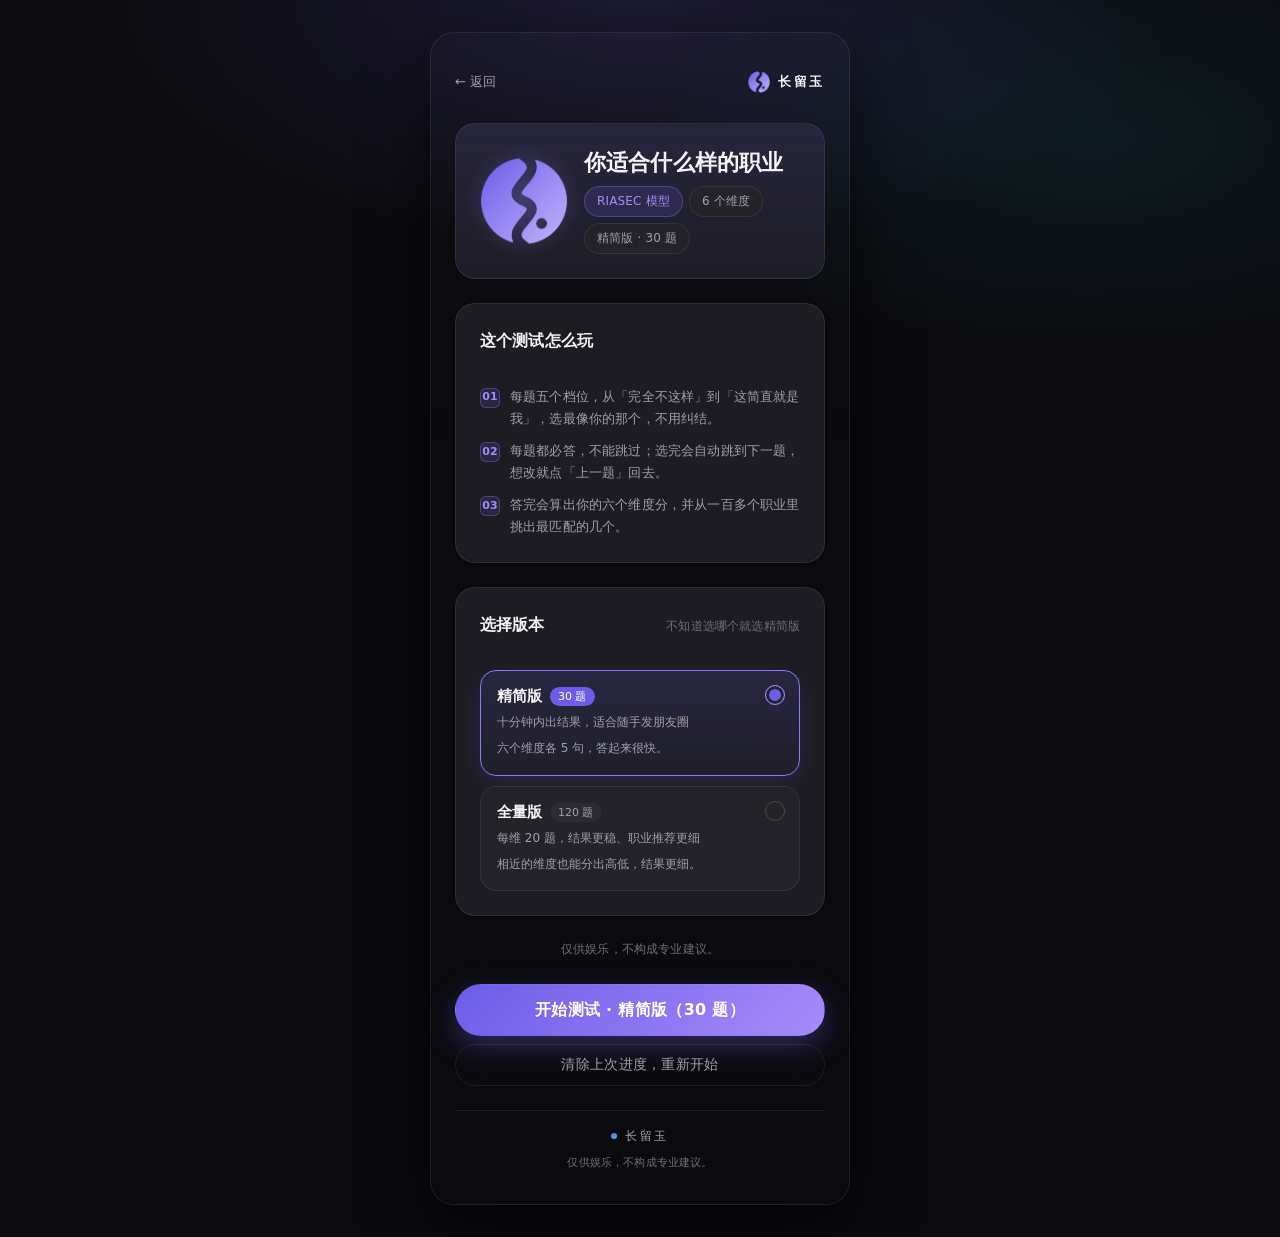
==== commit f117aa53: "修「返回」按钮：改成回上一页，不再跳固定地址 用户反馈：两个测试页面左上角的按钮都是「返回首页」而不是「返回上一页」。确实如此 —— 开始页写死 href=../index.html，用户从 首页 →" ====
--- a/career/index.html
+++ b/career/index.html
@@ -19,8 +19,8 @@
 
     <!-- 顶部：返回 + 品牌（品牌处于不显眼位置） -->
     <div class="quiz-top">
-      <a class="quiz-top__back" href="../index.html">
-        <span aria-hidden="true">←</span> 返回首页
+      <a class="quiz-top__back" href="../index.html" data-clj-back>
+        <span aria-hidden="true">←</span> 返回
       </a>
       <span class="brand">
         <span class="brand__mark" data-clj-logo aria-hidden="true"></span>
